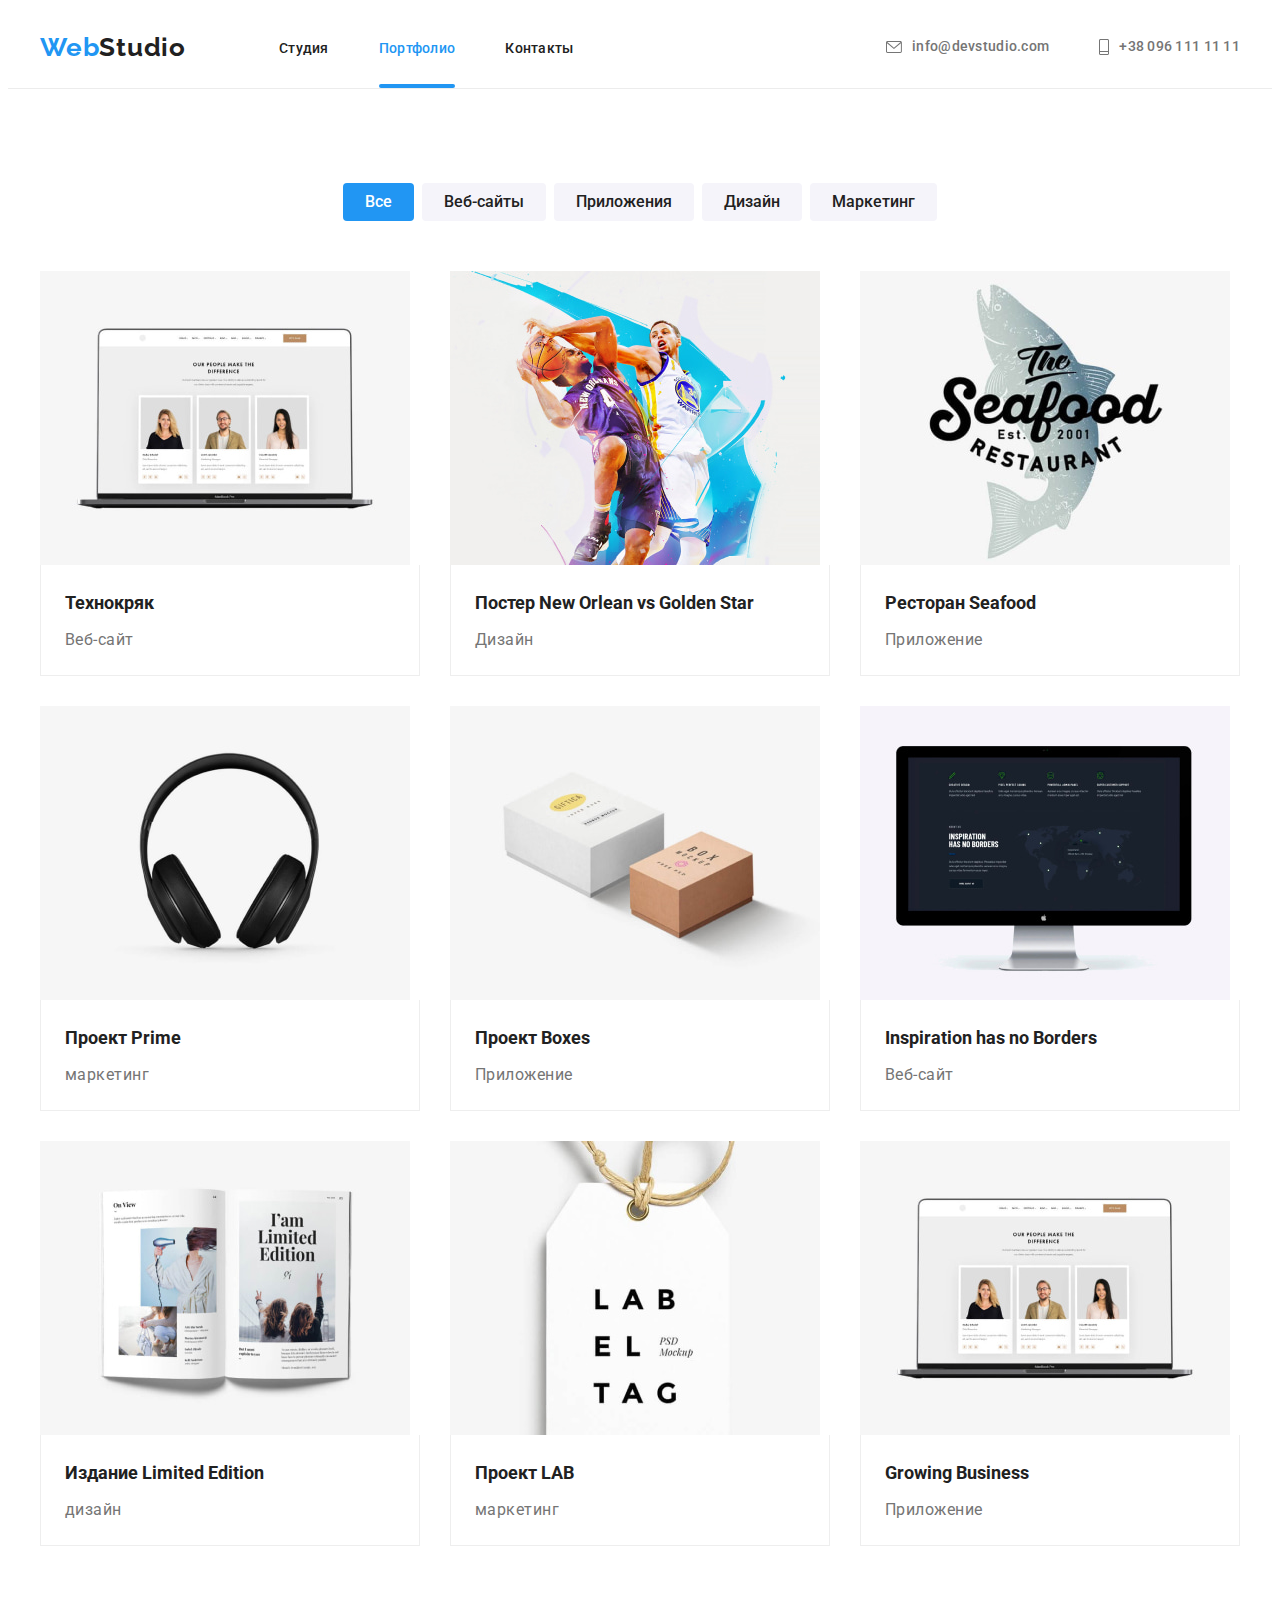
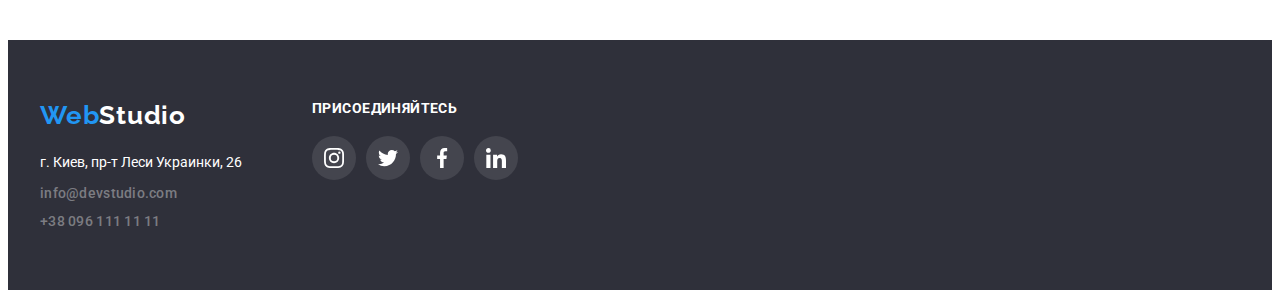
==== portfolio.html @ e2562184 "Initial commit" ====
<!DOCTYPE html>
<html lang="ru">
  <head>
    <meta charset="UTF-8" />
    <meta http-equiv="X-UA-Compatible" content="IE=edge" />
    <meta name="viewport" content="width=device-width, initial-scale=1.0" />
    <title>домашняя работа 4</title>
    <link rel="preconnect" href="https://fonts.googleapis.com" />
    <link rel="preconnect" href="https://fonts.gstatic.com" crossorigin />
    <link
      href="https://fonts.googleapis.com/css2?family=Raleway:wght@700&family=Roboto:wght@400;500;700;900&display=swap"
      rel="stylesheet"
    />
    <link
      rel="stylesheet"
      href="https://cdnjs.cloudflare.com/ajax/libs/modern-normalize/1.1.0/modern-normalize.min.css"
      integrity="sha512-wpPYUAdjBVSE4KJnH1VR1HeZfpl1ub8YT/NKx4PuQ5NmX2tKuGu6U/JRp5y+Y8XG2tV+wKQpNHVUX03MfMFn9Q=="
      crossorigin="anonymous"
      referrerpolicy="no-referrer"
    />
    <link rel="stylesheet" href="./css/styles.css" />
  </head>
  <body class="body">
    <!-- шапка -->

    <header class="header">
      <div class="container header-container">
        <a class="navigation-logo" href="">Web<span class="logo">Studio</span></a>
        <nav class="navigation">
          <ul class="navigation-list">
            <li class="navigation-item">
              <a class="navigation-link" href="./index.html">Студия</a>
            </li>
            <li class="navigation-item">
              <a class="navigation-link-activ" href="./portfolio.html">Портфолио</a>
            </li>
            <li class="navigation-item">
              <a class="navigation-link" href="">Контакты</a>
            </li>
          </ul>
        </nav>
        <ul class="list">
          <li class="list-item">
            <a class="header-list-link" href="mailto:info@devstudio.com">
              <svg class="header-iconc" width="16px" height="12px">
                <use href="./img/sprates.svg#icon-mail"></use>
              </svg>
              info@devstudio.com</a
            >
          </li>
          <li class="list-item">
            <a class="header-list-link" href="tel:+380961111111">
              <svg class="header-iconc" width="10px" height="16px">
                <use href="./img/sprates.svg#icon-telephone"></use>
              </svg>
              +38 096 111 11 11</a
            >
          </li>
        </ul>
      </div>
    </header>

    <!-- галирея -->

    <main>
      <section class="gallery">
        <h1 class="gallery-title-btn">наша галирея</h1>
        <div class="container">
          <ul class="gallery-list-filter">
            <li class="gallery-item-btn">
              <button class="gallery-btn-aktiv" type="button">Все</button>
            </li>
            <li class="gallery-item-btn">
              <button class="gallery-btn" type="button">Веб-сайты</button>
            </li>
            <li class="gallery-item-btn">
              <button class="gallery-btn" type="button">Приложения</button>
            </li>
            <li class="gallery-item-btn">
              <button class="gallery-btn" type="button">Дизайн</button>
            </li>
            <li class="gallery-item">
              <button class="gallery-btn" type="button">Маркетинг</button>
            </li>
          </ul>

          <!-- пордфолио -->

          <ul class="gallery-list">
            <li class="gallery-item">
              <a class="gallery-link" href="">
                <div class="card-thumb">
                  <img class="gallery-foto" src="./img/img_pordfolio/img.jpg" alt="технокряк" />
                  <p class="foto-title">
                    Ресурс предлагает комплексные предложения с разным уровнем функционала и
                    сервисов. Все это позволит посетителю получить исчерпывающие сведения о компании
                    или частном лице.
                  </p>
                </div>
                <div class="gallery-ps">
                  <h2 class="gallery-title">Технокряк</h2>
                  <p class="gallery-team">Веб-сайт</p>
                </div>
              </a>
            </li>

            <li class="gallery-item">
              <a class="gallery-link" href="">
                <div class="card-thumb">
                  <img class="gallery-foto" src="./img/img_pordfolio/img_1.jpg" alt="Постер" />
                  <p class="foto-title">
                    Ресурс предлагает комплексные предложения с разным уровнем функционала и
                    сервисов. Все это позволит посетителю получить исчерпывающие сведения о компании
                    или частном лице.
                  </p>
                </div>
                <div class="gallery-ps">
                  <h2 class="gallery-title">Постер New Orlean vs Golden Star</h2>
                  <p class="gallery-team">Дизайн</p>
                </div>
              </a>
            </li>

            <li class="gallery-item">
              <a class="gallery-link" href="">
                <div class="card-thumb">
                  <img class="gallery-foto" src="./img/img_pordfolio/img_2.jpg" alt="ресторан" />
                  <p class="foto-title">
                    Ресурс предлагает комплексные предложения с разным уровнем функционала и
                    сервисов. Все это позволит посетителю получить исчерпывающие сведения о компании
                    или частном лице.
                  </p>
                </div>
                <div class="gallery-ps">
                  <h2 class="gallery-title">Ресторан Seafood</h2>
                  <p class="gallery-team">Приложение</p>
                </div>
              </a>
            </li>

            <li class="gallery-item">
              <a class="gallery-link" href="">
                <div class="card-thumb">
                  <img
                    class="gallery-foto"
                    src="./img/img_pordfolio/img_3.jpg"
                    alt="проэкт праим"
                  />
                  <p class="foto-title">
                    Ресурс предлагает комплексные предложения с разным уровнем функционала и
                    сервисов. Все это позволит посетителю получить исчерпывающие сведения о компании
                    или частном лице.
                  </p>
                </div>
                <div class="gallery-ps">
                  <h2 class="gallery-title">Проект Prime</h2>
                  <p class="gallery-team">маркетинг</p>
                </div>
              </a>
            </li>

            <li class="gallery-item">
              <a class="gallery-link" href="">
                <div class="card-thumb">
                  <img
                    class="gallery-foto"
                    src="./img/img_pordfolio/img_4.jpg"
                    alt="проэкт коробочка"
                  />
                  <p class="foto-title">
                    Ресурс предлагает комплексные предложения с разным уровнем функционала и
                    сервисов. Все это позволит посетителю получить исчерпывающие сведения о компании
                    или частном лице.
                  </p>
                </div>
                <div class="gallery-ps">
                  <h2 class="gallery-title">Проект Boxes</h2>
                  <p class="gallery-team">Приложение</p>
                </div>
              </a>
            </li>

            <li class="gallery-item">
              <a class="gallery-link" href="">
                <div class="card-thumb">
                  <img class="gallery-foto" src="./img/img_pordfolio/img_5.jpg" alt="вдохновение" />
                  <p class="foto-title">
                    Ресурс предлагает комплексные предложения с разным уровнем функционала и
                    сервисов. Все это позволит посетителю получить исчерпывающие сведения о компании
                    или частном лице.
                  </p>
                </div>
                <div class="gallery-ps">
                  <h2 class="gallery-title">Inspiration has no Borders</h2>
                  <p class="gallery-team">Веб-сайт</p>
                </div>
              </a>
            </li>

            <li class="gallery-item">
              <a class="gallery-link" href="">
                <div class="card-thumb">
                  <img class="gallery-foto" src="./img/img_pordfolio/img_6.jpg" alt="издание" />
                  <p class="foto-title">
                    Ресурс предлагает комплексные предложения с разным уровнем функционала и
                    сервисов. Все это позволит посетителю получить исчерпывающие сведения о компании
                    или частном лице.
                  </p>
                </div>
                <div class="gallery-ps">
                  <h2 class="gallery-title">Издание Limited Edition</h2>
                  <p class="gallery-team">дизайн</p>
                </div>
              </a>
            </li>

            <li class="gallery-item">
              <a class="gallery-link" href="">
                <div class="card-thumb">
                  <img class="gallery-foto" src="./img/img_pordfolio/img_7.jpg" alt="проэкт лаб" />
                  <p class="foto-title">
                    Ресурс предлагает комплексные предложения с разным уровнем функционала и
                    сервисов. Все это позволит посетителю получить исчерпывающие сведения о компании
                    или частном лице.
                  </p>
                </div>
                <div class="gallery-ps">
                  <h2 class="gallery-title">Проект LAB</h2>
                  <p class="gallery-team">маркетинг</p>
                </div>
              </a>
            </li>

            <li class="gallery-item">
              <a class="gallery-link" href="">
                <div class="card-thumb">
                  <img
                    class="gallery-foto"
                    src="./img/img_pordfolio/img.jpg"
                    alt="растущий бизнес"
                  />
                  <p class="foto-title">
                    Ресурс предлагает комплексные предложения с разным уровнем функционала и
                    сервисов. Все это позволит посетителю получить исчерпывающие сведения о компании
                    или частном лице.
                  </p>
                </div>
                <div class="gallery-ps">
                  <h2 class="gallery-title">Growing Business</h2>
                  <p class="gallery-team">Приложение</p>
                </div>
              </a>
            </li>
          </ul>
        </div>
      </section>
    </main>

    <!-- подвал -->

    <footer class="footer">
      <div class="container-box">
        <div class="footer-content">
          <a class="footer-logo" href="">Web<span class="logo-span">Studio</span></a>
          <address class="footer-address">
            <p class="footer-address-text">г. Киев, пр-т Леси Украинки, 26</p>
            <ul class="footer-list">
              <li class="footer-list-item">
                <a class="footer-list-link" href="mailto:info@devstudio.com">info@devstudio.com</a>
              </li>
              <li class="footer-list-item">
                <a class="footer-list-link" href="tel:+380961111111">+38 096 111 11 11</a>
              </li>
            </ul>
          </address>
        </div>
        <div class="footer-iconc">
          <h2 class="footer-title">присоединяйтесь</h2>
          <ul class="footer-list-iconc">
            <li class="item-iconc">
              <a class="footer-link link" href="" aria-label="иконка Instagram">
                <svg class="svg-iconc" width="20px" height="20px">
                  <use href="./img/sprates.svg#icon-instagram"></use>
                </svg>
              </a>
            </li>
            <li class="item-iconc">
              <a class="footer-link link" href="" aria-label="иконка Twitter">
                <svg class="svg-iconc" width="20px" height="20px">
                  <use href="./img/sprates.svg#icon-twitter"></use>
                </svg>
              </a>
            </li>
            <li class="item-iconc">
              <a class="footer-link link" href="" aria-label="иконка Facebook">
                <svg class="svg-iconc" width="20px" height="20px">
                  <use href="./img/sprates.svg#icon-facebook"></use>
                </svg>
              </a>
            </li>
            <li class="item-iconc">
              <a class="footer-link link" href="" aria-label="иконка Linkedin">
                <svg class="svg-iconc" width="20px" height="20px">
                  <use href="./img/sprates.svg#icon-linkedin"></use>
                </svg>
              </a>
            </li>
          </ul>
        </div>
      </div>
    </footer>
    <script src="./js/modal.js"></script>
  </body>
</html>
---- css/styles.css ----
:root {
  --brand-color: #ffffff;
  --team-color: #757575;
  --font-size: 14px;
  --line-height: 1.14;
  --letter-spacing: 0.02em;
  --text-decoration: none;
  --cursor: pointer;
  --gallery-list-gap: 30px;
  --duration: 250ms;
  --timing-function: cubic-bezier(0.4, 0, 0.2, 1);
}

.body {
  color: #212121;
  font-family: 'Roboto', sans-serif;
}

h1,
h2,
h3,
h4,
h5,
p,
ul {
  padding: 0;
  margin: 0;
}

.img {
  display: block;
  max-width: 100%;
}

.container {
  /* outline: 2px solid red; */
  width: 1200px;
  padding-left: 15px;
  padding-right: 15px;
  margin-left: auto;
  margin-right: auto;
}

/* шапка */

.header {
  background: #ffffff;
  border-bottom: 1px solid #ececec;
  padding-top: 24px;
  padding-bottom: 25px;
}

.header-container {
  display: flex;
  align-items: center;
}

.navigation-logo {
  margin-right: 93px;
}

.navigation-logo,
.footer-logo {
  font-family: 'Raleway';
  font-weight: 700;
  font-size: 26px;
  line-height: 1.19;
  letter-spacing: 0.03em;
  text-decoration: var(--text-decoration);
  color: #2196f3;
}

.logo {
  color: #212121;
}

.logo-span {
  color: #ffffff;
}

.header-list-link {
  display: flex;
  align-items: center;
  font-weight: 500;
  font-size: var(--font-size);
  line-height: var(--line-height);
  letter-spacing: var(--letter-spacing);
  text-decoration: var(--text-decoration);
  color: var(--team-color);
  transition-property: color;
  transition-duration: var(--duration);
  transition-timing-function: var(--timing-function);
}

.header-list-link:hover,
.header-list-link:focus {
  color: #2196f3;
}

.list {
  display: flex;
  margin-left: auto;
}

.header-iconc {
  margin-right: 10px;
  fill: currentColor;
}

/* навигация шапки */

.navigation-list {
  display: flex;
  align-items: center;
}

.navigation-list,
.gallery-list-filter,
.list,
.chip-list,
.job-list,
.team-list,
.footer-list,
.gallery-list,
.social-list,
.clients-list,
.footer-list-iconc {
  list-style: none;
}

.navigation-item,
.list-item {
  margin-right: 50px;
}

.navigation-item:last-child,
.list-item:last-child {
  margin-right: 0px;
}

.navigation-link {
  padding-top: 32px;
  padding-bottom: 32px;
  font-weight: 500;
  font-size: var(--font-size);
  line-height: var(--line-height);
  letter-spacing: var(--letter-spacing);
  text-decoration: var(--text-decoration);
  color: #212121;
  transition-property: color;
  transition-duration: var(--duration);
  transition-timing-function: var(--timing-function);
}

.navigation-link:hover,
.navigation-link:focus {
  color: #2196f3;
}

.navigation-link-activ {
  position: relative;
  padding-top: 32px;
  padding-bottom: 32px;
  font-weight: 500;
  font-size: var(--font-size);
  line-height: var(--line-height);
  letter-spacing: var(--letter-spacing);
  text-decoration: var(--text-decoration);
  color: #2196f3;
  transition-property: color;
  animation-duration: var(--duration);
  animation-timing-function: var(--timing-function);
}

.navigation-link-activ::after {
  position: absolute;
  bottom: 0;
  left: 0;
  content: '';
  display: block;
  width: 100%;
  height: 4px;
  background-color: #2196f3;
  border-radius: 2px;
}
/* иконки шапки */

/* герой */

.hero {
  max-width: 1600px;
  margin-left: auto;
  margin-right: auto;
  padding-top: 200px;
  padding-bottom: 200px;
  background-color: #c4c4c4;
  text-align: center;
  background-image: linear-gradient(#2f303a66, #2f303a66), url(../img/hero/Img.jpg);
}

.hero-title {
  width: 696px;
  margin-bottom: 30px;
  font-weight: 900;
  font-size: 44px;
  letter-spacing: 0.06em;
  line-height: 1.36;
  text-align: center;
  color: var(--brand-color);
  text-transform: uppercase;
  margin-left: auto;
  margin-right: auto;
}

/* кнопка стидия */

.hero-btn {
  display: inline-block;
  padding: 10px 32px;
  width: 200px;
  height: 50px;
  border-radius: 4px;

  font-weight: 700;
  font-size: 16px;
  line-height: 1.87;
  background-color: #2196f3;
  color: var(--brand-color);
  cursor: var(--cursor);
  font-family: inherit;
  transition-property: color;
  transition-duration: var(--duration);
  transition-timing-function: var(--timing-function);
}

.hero-btn:hover,
.hero-btn:focus {
  color: #ffe602;
}

.backdrop.is-hidden {
  opacity: 0;
  pointer-events: none;
  visibility: hidden;
}

.backdrop {
  position: fixed;
  top: 0;
  left: 0;
  width: 100%;
  height: 100%;
  background-color: rgba(0, 0, 0, 0.2);
  transition-property: opacity, visibility;
  transition-duration: var(--duration);
  transition-timing-function: var(--timing-function);
}

.model-btn {
  position: absolute;
  top: 50%;
  left: 50%;
  transform: translate(-50%, -50%);
  width: 528px;
  height: 581px;
  background: #ffffff;
  box-shadow: 0px 1px 3px rgba(0, 0, 0, 0.12), 0px 1px 1px rgba(0, 0, 0, 0.14),
    0px 2px 1px rgba(0, 0, 0, 0.2);
  border-radius: 4px;
  animation-duration: var(--duration);
  animation-timing-function: var(--timing-function);
}

.close-btn {
  position: absolute;
  top: 8px;
  right: 8px;
  display: flex;
  align-items: center;
  justify-content: center;
  width: 30px;
  height: 30px;
  padding: 0;
  background: #ffffff;
  border: 1px solid rgba(0, 0, 0, 0.1);
  border-radius: 50%;
  cursor: var(--cursor);
}

/* кнопка галиреи */

.gallery-btn-aktiv {
  padding: 6px 22px 6px 22px;
  border: none;
  border-radius: 4px;
  background-color: #2196f3;
  color: var(--brand-color);
  font-weight: 500;
  font-size: 16px;
  line-height: 1.62;
  cursor: var(--cursor);
  font-family: inherit;
  transition-property: background-color, color, box-shadow;
  transition-duration: var(--duration);
  transition-timing-function: var(--timing-function);
}

.gallery-btn-aktiv:hover,
.gallery-btn-aktiv:focus {
  color: #f5f4fa;
  box-shadow: 0px 3px 1px rgba(0, 0, 0, 0.1), 0px 1px 2px rgba(0, 0, 0, 0.08),
    0px 2px 2px rgba(0, 0, 0, 0.12);
  border-radius: 4px;
}

.gallery-btn {
  padding: 6px 22px;
  border: none;
  border-radius: 4px;
  font-weight: 500;
  font-size: 16px;
  line-height: 1.62;
  color: #212121;
  background-color: #f5f4fa;
  cursor: var(--cursor);
  font-family: inherit;

  transition-property: background-color, color, box-shadow;
  transition-duration: var(--duration);
  transition-timing-function: var(--timing-function);
}

.gallery-item-btn {
  margin-right: 8px;
}

.gallery-btn:hover,
.gallery-btn:focus {
  background-color: #2196f3;
  color: #f5f4fa;
  box-shadow: 0px 3px 1px rgba(0, 0, 0, 0.1), 0px 1px 2px rgba(0, 0, 0, 0.08),
    0px 2px 2px rgba(0, 0, 0, 0.12);
  border-radius: 4px;

  transition: translateX(0);
}

.gallery-list-filter {
  display: flex;
  justify-content: center;
  margin-bottom: 50px;
}

/* галирея */

.gallery {
  padding-top: 94px;
  padding-bottom: 94px;
}

.gallery-list {
  display: flex;
  flex-wrap: wrap;
  margin: 0;
  padding: 0;
  margin-left: calc(-1 * var(--gallery-list-gap));
  margin-top: calc(-1 * var(--gallery-list-gap));
}

.gallery-list > .gallery-item {
  flex-basis: calc(100% / 3 - var(--gallery-list-gap));
  margin-top: var(--gallery-list-gap);
  margin-left: var(--gallery-list-gap);
}

.gallery-link {
  text-decoration: var(--text-decoration);

  transition-property: box-shadow;
  transition-duration: var(--duration);
  transition-timing-function: var(--timing-function);
}

.card-thumb {
  position: relative;
  overflow: hidden;
}

.gallery-link:hover .foto-title,
.gallery-link:focus .foto-title {
  transform: translateX(0);
}

.gallery-foto {
  display: block;
  max-width: 100%;
  height: auto;
}

.foto-title {
  position: absolute;
  top: 0;
  left: 0;
  width: 100%;
  height: 100%;
  background-color: rgba(33, 150, 243, 0.9);
  padding: 63px 24px;

  color: var(--brand-color);
  font-size: 18px;
  font-weight: 400;
  line-height: 1.56;
  letter-spacing: 0.03em;

  transform: translateY(101%);
  transition-duration: var(--duration);
  transition-timing-function: var(--timing-function);
}

.gallery-link:hover,
.gallery-link:focus {
  display: block;
  cursor: var(--cursor);
  box-shadow: 0px 1px 1px rgba(0, 0, 0, 0.12), 0px 4px 4px rgba(0, 0, 0, 0.06),
    1px 4px 6px rgba(0, 0, 0, 0.16);

  transition-duration: var(--duration);
  transition-timing-function: var(--timing-function);
}

.gallery-ps {
  padding: 20px 24px;
  border-right: 1px solid #eeeeee;
  border-left: 1px solid #eeeeee;
  border-bottom: 1px solid #eeeeee;
}

.gallery-title {
  font-weight: 700;
  font-size: 18px;
  line-height: 2;
  color: #212121;
}

.gallery-team {
  margin-top: 4px;
  font-size: 16px;
  line-height: 1.87;
  letter-spacing: 0.03em;
  color: var(--team-color);
}

/* наши особиности */

.chip {
  padding-top: 94px;
}

.chip-list {
  display: flex;
  justify-content: space-between;
}

.chip-iconc {
  display: flex;
  justify-content: center;
  align-items: center;
  height: 120px;
  background: #f5f4fa;
  border-radius: 4px;
  margin-bottom: 30px;
}

.chip-item {
  width: 270px;
}

.chip-item:last-child {
  margin-right: 0;
}

.chip-title,
.gallery-title-btn {
  display: none;
}

.chip-item-title {
  margin-bottom: 10px;
}

.chip-item-title {
  font-weight: 700;
  font-size: var(--font-size);
  line-height: var(--line-height);
  letter-spacing: 0.03em;
  text-transform: uppercase;
}

.chip-team {
  font-size: var(--font-size);
  line-height: 1.71;
  letter-spacing: 0.03em;
  color: var(--team-color);
}

/*  работа */

.job {
  padding-top: 94px;
  padding-bottom: 94px;
}

.job-list {
  display: flex;
  justify-content: space-between;
}

.job-title,
.team-title {
  margin-bottom: 50px;
  font-weight: 700;
  font-size: 36px;
  line-height: 1.16;
  text-align: center;
  letter-spacing: 0.03em;
}

.job-foto {
  display: block;
  max-width: 100%;
  height: auto;
}

.job-item {
  position: relative;
}

.job-item > .job-item-title {
  position: absolute;
  bottom: 0;
  left: 0;
  display: flex;
  align-items: center;
  justify-content: space-around;

  font-weight: 700;
  font-size: 14px;
  line-height: 1.4;
  text-align: center;
  letter-spacing: 0.03em;
  text-transform: uppercase;
  background-color: rgba(47, 48, 58, 0.8);
  color: #ffffff;

  content: '';
  width: 100%;
  height: 70px;
}

/* команда */

.team {
  background-color: #f5f4fa;
  padding-top: 94px;
  padding-bottom: 94px;
}

.team-item-title {
  margin-bottom: 10px;
}

.team-list {
  display: flex;
  justify-content: space-between;
}

.team-item {
  background-color: #ffffff;
}

.team-item-title {
  font-weight: 500;
  font-size: 16px;
  line-height: 1.18;
  letter-spacing: 0.03em;
}

.team-team {
  font-size: 16px;
  line-height: 1.18;
  letter-spacing: 0.03em;
  color: var(--team-color);
  margin-bottom: 16px;
}

/* иконки команды */

.social-list {
  display: flex;
  justify-content: center;
  align-items: center;
}

.social-item:not(:last-child) {
  margin-right: 10px;
}

.social-link {
  display: flex;
  justify-content: center;
  align-items: center;
  width: 44px;
  height: 44px;
  background-color: #ffffff;
  border-radius: 50%;
  transition-property: background-color;
  transition-duration: var(--duration);
  transition-timing-function: var(--timing-function);
}

.social-link:hover,
.social-link:focus {
  background-color: #2196f3;
}

.social-link:hover .social-iconc,
.social-link:focus .social-iconc {
  fill: #ffffff;
}

.social-iconc {
  fill: #afb1b8;
  transition-property: fill;
  transition-duration: var(--duration);
  transition-timing-function: var(--timing-function);
}

.team-name {
  padding-top: 30px;
  padding-bottom: 30px;
  text-align: center;
  box-shadow: 0px 1px 3px rgba(0, 0, 0, 0.12), 0px 1px 1px rgba(0, 0, 0, 0.14),
    0px 2px 1px rgba(0, 0, 0, 0.2);
  border-radius: 0px 0px 4px 4px;
}

/* постоянные клиенты */

.clients {
  padding-top: 94px;
  padding-bottom: 94px;
}

.clients-title {
  font-weight: 700;
  font-size: 36px;
  line-height: 42px;
  text-align: center;
  letter-spacing: 0.03em;
  color: #212121;
  margin-bottom: 50px;
}

.clients-list {
  display: flex;
  justify-content: center;
  align-items: center;
}

.clients-item:not(:last-child) {
  margin-right: 30px;
}

.clients-link {
  display: flex;
  align-items: center;
  justify-content: center;

  width: 170px;
  height: 92px;
  border: 1px solid #afb1b8;
  border-radius: 4px;
  transition-property: border;
  transition-duration: var(--duration);
  transition-timing-function: var(--timing-function);
}

.clients-link:hover .clients-iconc,
.clients-link:focus .clients-iconc {
  fill: #2196f3;
}

.clients-iconc {
  fill: #afb1b8;
  transition-property: fill;
  transition-duration: var(--duration);
  transition-timing-function: var(--timing-function);
}

.clients-link:hover,
.clients-link:focus {
  border-color: #2196f3;
}

/* подвал */

.footer {
  background-color: #2f303a;
  padding-top: 60px;
  padding-bottom: 60px;
}

.container-box {
  display: flex;
  width: 1200px;
  margin-left: auto;
  margin-right: auto;

  padding-left: 15px;
  padding-right: 15px;
}

.footer-content {
  margin-right: 70px;
}

.footer-list-link {
  font-weight: 500;
  font-size: var(--font-size);
  line-height: var(--line-height);
  letter-spacing: var(--letter-spacing);
  text-decoration: var(--text-decoration);
  color: #ffffff60;
}

.footer-address {
  font-style: normal;
}

.footer-address-text {
  font-size: var(--font-size);
  line-height: 1.71;
  color: var(--brand-color);
}

.footer-address {
  margin-top: 20px;
}

.footer-address-text {
  margin-bottom: 9px;
}

.footer-list-item {
  margin-bottom: 9px;
}

.footer-list-item:last-child {
  margin-bottom: 0px;
}

/* иконки подвала */

.footer-title {
  margin-bottom: 20px;

  font-weight: 700;
  font-size: 14px;
  line-height: 16px;
  letter-spacing: 0.03em;
  text-transform: uppercase;

  color: #ffffff;
}

.footer-list-iconc {
  display: flex;
}

.item-iconc:not(:last-child) {
  margin-right: 10px;
}

.item-iconc {
  width: 44px;
  height: 44px;
  border-radius: 50%;
}

.item-iconc:hover,
.item-iconc:focus {
  background-color: #2196f3;
}

.item-iconc:hover .svg-iconc,
.item-iconc:focus .svg-iconc {
  fill: #ffffff;
}

.svg-iconc {
  fill: #ffffff;
  transition-property: fill;
  transition-duration: var(--duration);
  transition-timing-function: var(--timing-function);
}

.footer-link {
  display: flex;
  justify-content: center;
  align-items: center;
  background-color: rgba(255, 255, 255, 0.1);
  border-radius: 50%;
  width: 100%;
  height: 100%;
  transition-property: background-color;
  transition-duration: var(--duration);
  transition-timing-function: var(--timing-function);
}
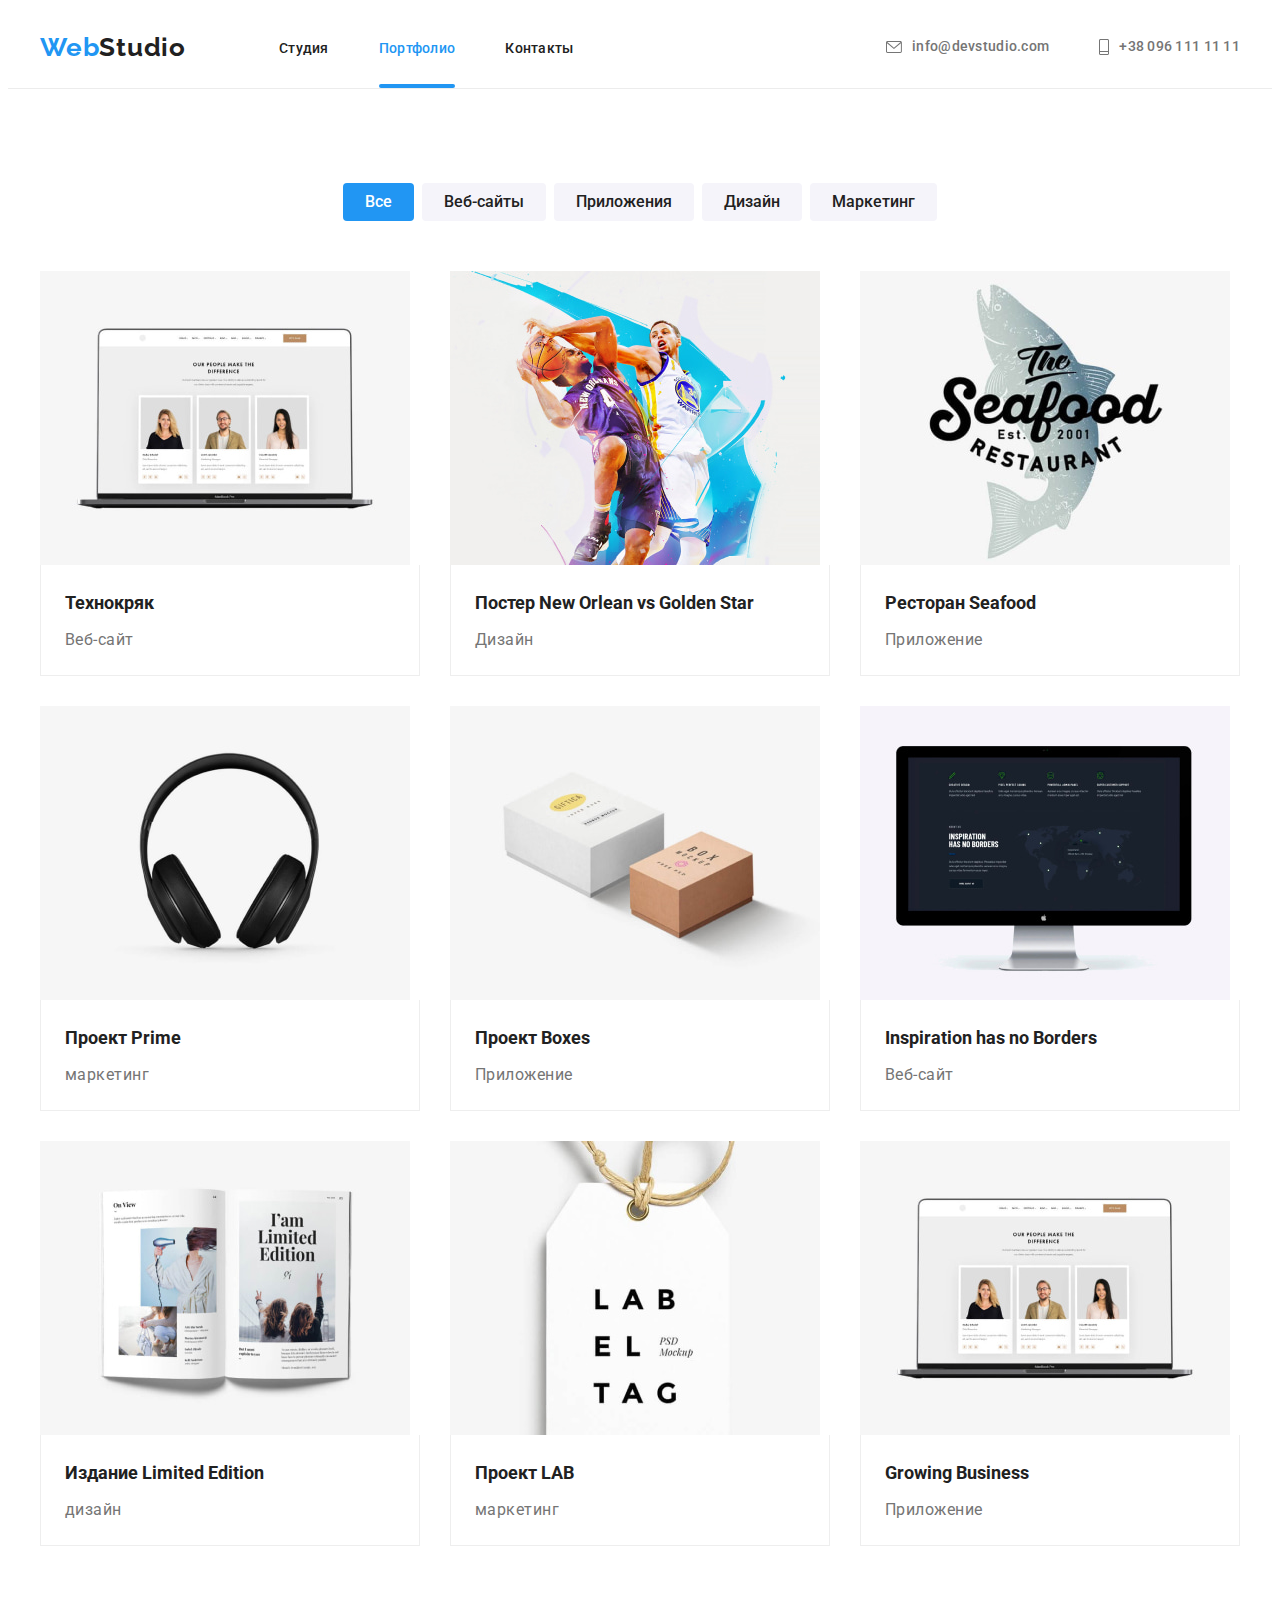
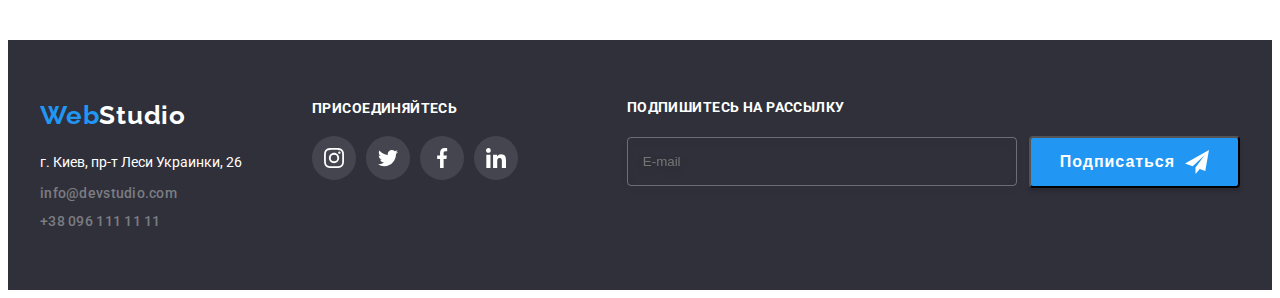
==== commit 01a5b86b: "рассылка и наталка" ====
--- a/portfolio.html
+++ b/portfolio.html
@@ -274,6 +274,9 @@
             </ul>
           </address>
         </div>
+
+        <!-- присоединяйтесь -->
+
         <div class="footer-iconc">
           <h2 class="footer-title">присоединяйтесь</h2>
           <ul class="footer-list-iconc">
@@ -307,6 +310,28 @@
             </li>
           </ul>
         </div>
+
+        <!-- рассылка -->
+
+        <div class="mailing-list">
+          <h2 class="mailing-title">Подпишитесь на рассылку</h2>
+          <form class="mailing-form">
+            <label class="mailing-label" for="mailing"></label>
+            <input
+              class="mailing-input"
+              name="mailing"
+              type="email"
+              id="mailing"
+              placeholder="E-mail"
+            />
+            <button class="mailing-submit-btn" type="submit">
+              <h3 class="btn-title">Подписаться</h3>
+              <svg class="mailing-iconc" width="24px" height="24px">
+                <use class="mailing-stail" href="./img/sprates.svg#icon-telegram"></use>
+              </svg>
+            </button>
+          </form>
+        </div>
       </div>
     </footer>
     <script src="./js/modal.js"></script>
--- a/css/styles.css
+++ b/css/styles.css
@@ -14,104 +14,6 @@
 .body {
   color: #212121;
   font-family: 'Roboto', sans-serif;
-}
-
-h1,
-h2,
-h3,
-h4,
-h5,
-p,
-ul {
-  padding: 0;
-  margin: 0;
-}
-
-.img {
-  display: block;
-  max-width: 100%;
-}
-
-.container {
-  /* outline: 2px solid red; */
-  width: 1200px;
-  padding-left: 15px;
-  padding-right: 15px;
-  margin-left: auto;
-  margin-right: auto;
-}
-
-/* шапка */
-
-.header {
-  background: #ffffff;
-  border-bottom: 1px solid #ececec;
-  padding-top: 24px;
-  padding-bottom: 25px;
-}
-
-.header-container {
-  display: flex;
-  align-items: center;
-}
-
-.navigation-logo {
-  margin-right: 93px;
-}
-
-.navigation-logo,
-.footer-logo {
-  font-family: 'Raleway';
-  font-weight: 700;
-  font-size: 26px;
-  line-height: 1.19;
-  letter-spacing: 0.03em;
-  text-decoration: var(--text-decoration);
-  color: #2196f3;
-}
-
-.logo {
-  color: #212121;
-}
-
-.logo-span {
-  color: #ffffff;
-}
-
-.header-list-link {
-  display: flex;
-  align-items: center;
-  font-weight: 500;
-  font-size: var(--font-size);
-  line-height: var(--line-height);
-  letter-spacing: var(--letter-spacing);
-  text-decoration: var(--text-decoration);
-  color: var(--team-color);
-  transition-property: color;
-  transition-duration: var(--duration);
-  transition-timing-function: var(--timing-function);
-}
-
-.header-list-link:hover,
-.header-list-link:focus {
-  color: #2196f3;
-}
-
-.list {
-  display: flex;
-  margin-left: auto;
-}
-
-.header-iconc {
-  margin-right: 10px;
-  fill: currentColor;
-}
-
-/* навигация шапки */
-
-.navigation-list {
-  display: flex;
-  align-items: center;
 }
 
 .navigation-list,
@@ -128,6 +30,103 @@
   list-style: none;
 }
 
+h1,
+h2,
+h3,
+h4,
+h5,
+p,
+ul {
+  padding: 0;
+  margin: 0;
+}
+
+.img {
+  display: block;
+  max-width: 100%;
+}
+
+.container {
+  width: 1200px;
+  padding-left: 15px;
+  padding-right: 15px;
+  margin-left: auto;
+  margin-right: auto;
+}
+
+/* шапка */
+
+.header {
+  background: #ffffff;
+  border-bottom: 1px solid #ececec;
+  padding-top: 24px;
+  padding-bottom: 25px;
+}
+
+.header-container {
+  display: flex;
+  align-items: center;
+}
+
+.navigation-logo {
+  margin-right: 93px;
+}
+
+.navigation-logo,
+.footer-logo {
+  font-family: 'Raleway';
+  font-weight: 700;
+  font-size: 26px;
+  line-height: 1.19;
+  letter-spacing: 0.03em;
+  text-decoration: var(--text-decoration);
+  color: #2196f3;
+}
+
+.logo {
+  color: #212121;
+}
+
+.logo-span {
+  color: #ffffff;
+}
+
+.header-list-link {
+  display: flex;
+  align-items: center;
+  font-weight: 500;
+  font-size: var(--font-size);
+  line-height: var(--line-height);
+  letter-spacing: var(--letter-spacing);
+  text-decoration: var(--text-decoration);
+  color: var(--team-color);
+  transition-property: color;
+  transition-duration: var(--duration);
+  transition-timing-function: var(--timing-function);
+}
+
+.header-list-link:hover,
+.header-list-link:focus {
+  color: #2196f3;
+}
+
+.list {
+  display: flex;
+  margin-left: auto;
+}
+
+.header-iconc {
+  margin-right: 10px;
+  fill: currentColor;
+}
+
+/* навигация шапки */
+
+.navigation-list {
+  display: flex;
+  align-items: center;
+}
+
 .navigation-item,
 .list-item {
   margin-right: 50px;
@@ -147,6 +146,7 @@
   letter-spacing: var(--letter-spacing);
   text-decoration: var(--text-decoration);
   color: #212121;
+
   transition-property: color;
   transition-duration: var(--duration);
   transition-timing-function: var(--timing-function);
@@ -167,9 +167,10 @@
   letter-spacing: var(--letter-spacing);
   text-decoration: var(--text-decoration);
   color: #2196f3;
+
   transition-property: color;
-  animation-duration: var(--duration);
-  animation-timing-function: var(--timing-function);
+  transition-duration: var(--duration);
+  transition-timing-function: var(--timing-function);
 }
 
 .navigation-link-activ::after {
@@ -180,10 +181,10 @@
   display: block;
   width: 100%;
   height: 4px;
+
   background-color: #2196f3;
   border-radius: 2px;
 }
-/* иконки шапки */
 
 /* герой */
 
@@ -193,23 +194,25 @@
   margin-right: auto;
   padding-top: 200px;
   padding-bottom: 200px;
+  text-align: center;
+
   background-color: #c4c4c4;
-  text-align: center;
   background-image: linear-gradient(#2f303a66, #2f303a66), url(../img/hero/Img.jpg);
 }
 
 .hero-title {
   width: 696px;
   margin-bottom: 30px;
+  margin-left: auto;
+  margin-right: auto;
   font-weight: 900;
   font-size: 44px;
   letter-spacing: 0.06em;
   line-height: 1.36;
   text-align: center;
+  text-transform: uppercase;
+
   color: var(--brand-color);
-  text-transform: uppercase;
-  margin-left: auto;
-  margin-right: auto;
 }
 
 /* кнопка стидия */
@@ -228,6 +231,7 @@
   color: var(--brand-color);
   cursor: var(--cursor);
   font-family: inherit;
+
   transition-property: color;
   transition-duration: var(--duration);
   transition-timing-function: var(--timing-function);
@@ -237,6 +241,8 @@
 .hero-btn:focus {
   color: #ffe602;
 }
+
+/* наталка */
 
 .backdrop.is-hidden {
   opacity: 0;
@@ -262,13 +268,14 @@
   left: 50%;
   transform: translate(-50%, -50%);
   width: 528px;
-  height: 581px;
-  background: #ffffff;
+  padding: 40px;
+
+  background-color: #ffffff;
   box-shadow: 0px 1px 3px rgba(0, 0, 0, 0.12), 0px 1px 1px rgba(0, 0, 0, 0.14),
     0px 2px 1px rgba(0, 0, 0, 0.2);
   border-radius: 4px;
-  animation-duration: var(--duration);
-  animation-timing-function: var(--timing-function);
+  transition-duration: var(--duration);
+  transition-timing-function: var(--timing-function);
 }
 
 .close-btn {
@@ -281,10 +288,140 @@
   width: 30px;
   height: 30px;
   padding: 0;
-  background: #ffffff;
+  background-color: #ffffff;
   border: 1px solid rgba(0, 0, 0, 0.1);
   border-radius: 50%;
   cursor: var(--cursor);
+
+  outline: transparent;
+}
+
+.close-iconc {
+  fill: #212121;
+  transition-property: fill;
+  transition-duration: var(--duration);
+  transition-timing-function: var(--timing-function);
+}
+
+.close-btn:hover .close-iconc,
+.close-btn:focus .close-iconc {
+  fill: #2196f3;
+}
+
+.model-title {
+  display: block;
+  margin-bottom: 12px;
+
+  font-weight: 700;
+  font-size: 20px;
+  line-height: 0.86;
+  text-align: center;
+  letter-spacing: 0.03em;
+}
+
+.model-input {
+  width: 100%;
+  margin: 0;
+  padding: 10px 35px;
+  border: 1px solid rgba(33, 33, 33, 0.2);
+  border-radius: 4px;
+  outline: transparent;
+}
+
+.model-tex {
+  width: 100%;
+  margin: 0;
+  margin-bottom: 20px;
+  border: 1px solid rgba(33, 33, 33, 0.2);
+  border-radius: 4px;
+  resize: none;
+  outline: transparent;
+}
+
+.model-input:not(:last-child) {
+  margin-bottom: 10px;
+  height: 40px;
+}
+
+.agreement {
+  font-weight: 400;
+  font-size: 14px;
+  line-height: 24px;
+  letter-spacing: 0.03em;
+  margin-left: 9px;
+
+  color: #757575;
+}
+
+.user-info {
+  display: block;
+  position: relative;
+  margin-bottom: 4px;
+}
+
+.model-iconc {
+  display: block;
+  position: absolute;
+  top: 28px;
+  left: 12px;
+}
+
+.input {
+  display: block;
+
+  font-weight: 400;
+  font-size: 12px;
+  line-height: 14px;
+  letter-spacing: 0.01em;
+
+  color: #757575;
+}
+
+.checkbox {
+  display: flex;
+  justify-content: center;
+  align-items: center;
+  margin-bottom: 30px;
+}
+
+.checkbox-input {
+  align-content: center;
+}
+
+.contract {
+  color: #2196f3;
+}
+
+.submit-btn {
+  display: block;
+  margin-left: auto;
+  margin-right: auto;
+  padding: 10px 55px;
+
+  width: 200px;
+  height: 50px;
+
+  background-color: #188ce8;
+  box-shadow: 0px 4px 4px rgba(0, 0, 0, 0.15);
+  border-radius: 4px;
+
+  font-weight: 700;
+  font-size: 16px;
+  line-height: 1.8;
+  letter-spacing: 0.06em;
+
+  color: #ffffff;
+
+  outline: transparent;
+  cursor: var(--cursor);
+  transition-property: color;
+  transition-duration: var(--duration);
+  transition-timing-function: var(--timing-function);
+}
+
+.submit-btn:hover,
+.submit-btn:focus {
+  color: #ffe602;
 }
 
 /* кнопка галиреи */
@@ -683,6 +820,8 @@
   transition-property: border;
   transition-duration: var(--duration);
   transition-timing-function: var(--timing-function);
+
+  outline: transparent;
 }
 
 .clients-link:hover .clients-iconc,
@@ -710,6 +849,8 @@
   padding-bottom: 60px;
 }
 
+/* адресс подвал */
+
 .container-box {
   display: flex;
   width: 1200px;
@@ -722,6 +863,29 @@
 
 .footer-content {
   margin-right: 70px;
+}
+
+.footer-address {
+  font-style: normal;
+  margin-top: 20px;
+}
+
+.footer-address-text {
+  font-size: var(--font-size);
+  line-height: 1.71;
+  color: var(--brand-color);
+}
+
+.footer-address-text {
+  margin-bottom: 9px;
+}
+
+.footer-list-item {
+  margin-bottom: 9px;
+}
+
+.footer-list-item:last-child {
+  margin-bottom: 0px;
 }
 
 .footer-list-link {
@@ -733,32 +897,6 @@
   color: #ffffff60;
 }
 
-.footer-address {
-  font-style: normal;
-}
-
-.footer-address-text {
-  font-size: var(--font-size);
-  line-height: 1.71;
-  color: var(--brand-color);
-}
-
-.footer-address {
-  margin-top: 20px;
-}
-
-.footer-address-text {
-  margin-bottom: 9px;
-}
-
-.footer-list-item {
-  margin-bottom: 9px;
-}
-
-.footer-list-item:last-child {
-  margin-bottom: 0px;
-}
-
 /* иконки подвала */
 
 .footer-title {
@@ -799,6 +937,7 @@
 
 .svg-iconc {
   fill: #ffffff;
+
   transition-property: fill;
   transition-duration: var(--duration);
   transition-timing-function: var(--timing-function);
@@ -816,3 +955,88 @@
   transition-duration: var(--duration);
   transition-timing-function: var(--timing-function);
 }
+
+/* рассылка подвал */
+
+.mailing-list {
+  margin-left: auto;
+}
+
+.mailing-title {
+  margin-bottom: 20px;
+
+  font-weight: 700;
+  font-size: 14px;
+  line-height: var(--line-height);
+  letter-spacing: 0.03em;
+  text-transform: uppercase;
+
+  color: #ffffff;
+}
+
+.mailing-form {
+  display: flex;
+  align-items: center;
+}
+
+.mailing-label {
+}
+
+.mailing-input {
+  width: 358px;
+  padding: 16px 15px;
+  margin-right: 12px;
+
+  border: 1px solid rgba(255, 255, 255, 0.3);
+  filter: drop-shadow(0px 4px 4px rgba(0, 0, 0, 0.15));
+  border-radius: 4px;
+  outline: transparent;
+  background-color: transparent;
+  color: #ffffff;
+}
+
+.mailing-submit-btn {
+  display: flex;
+  align-items: center;
+
+  padding: 10px 29px;
+
+  background: #2196f3;
+  box-shadow: 0px 4px 4px rgba(0, 0, 0, 0.15);
+  border-radius: 4px;
+  outline: transparent;
+  cursor: var(--cursor);
+}
+
+.btn-title {
+  margin-right: 10px;
+  font-weight: 700;
+  font-size: 16px;
+  line-height: 1.8;
+
+  letter-spacing: 0.06em;
+
+  color: #ffffff;
+
+  transition-property: color;
+  transition-duration: var(--duration);
+  transition-timing-function: var(--timing-function);
+}
+
+.mailing-iconc {
+  fill: #ffffff;
+  outline: transparent;
+  transition-property: fill;
+  transition-duration: var(--duration);
+  transition-timing-function: var(--timing-function);
+}
+
+.mailing-submit-btn:hover .mailing-iconc,
+.mailing-submit-btn:focus .mailing-iconc {
+  fill: #ffe602;
+}
+
+.mailing-submit-btn:hover .btn-title,
+.mailing-submit-btn:focus .btn-title {
+  color: #ffe602;
+}
